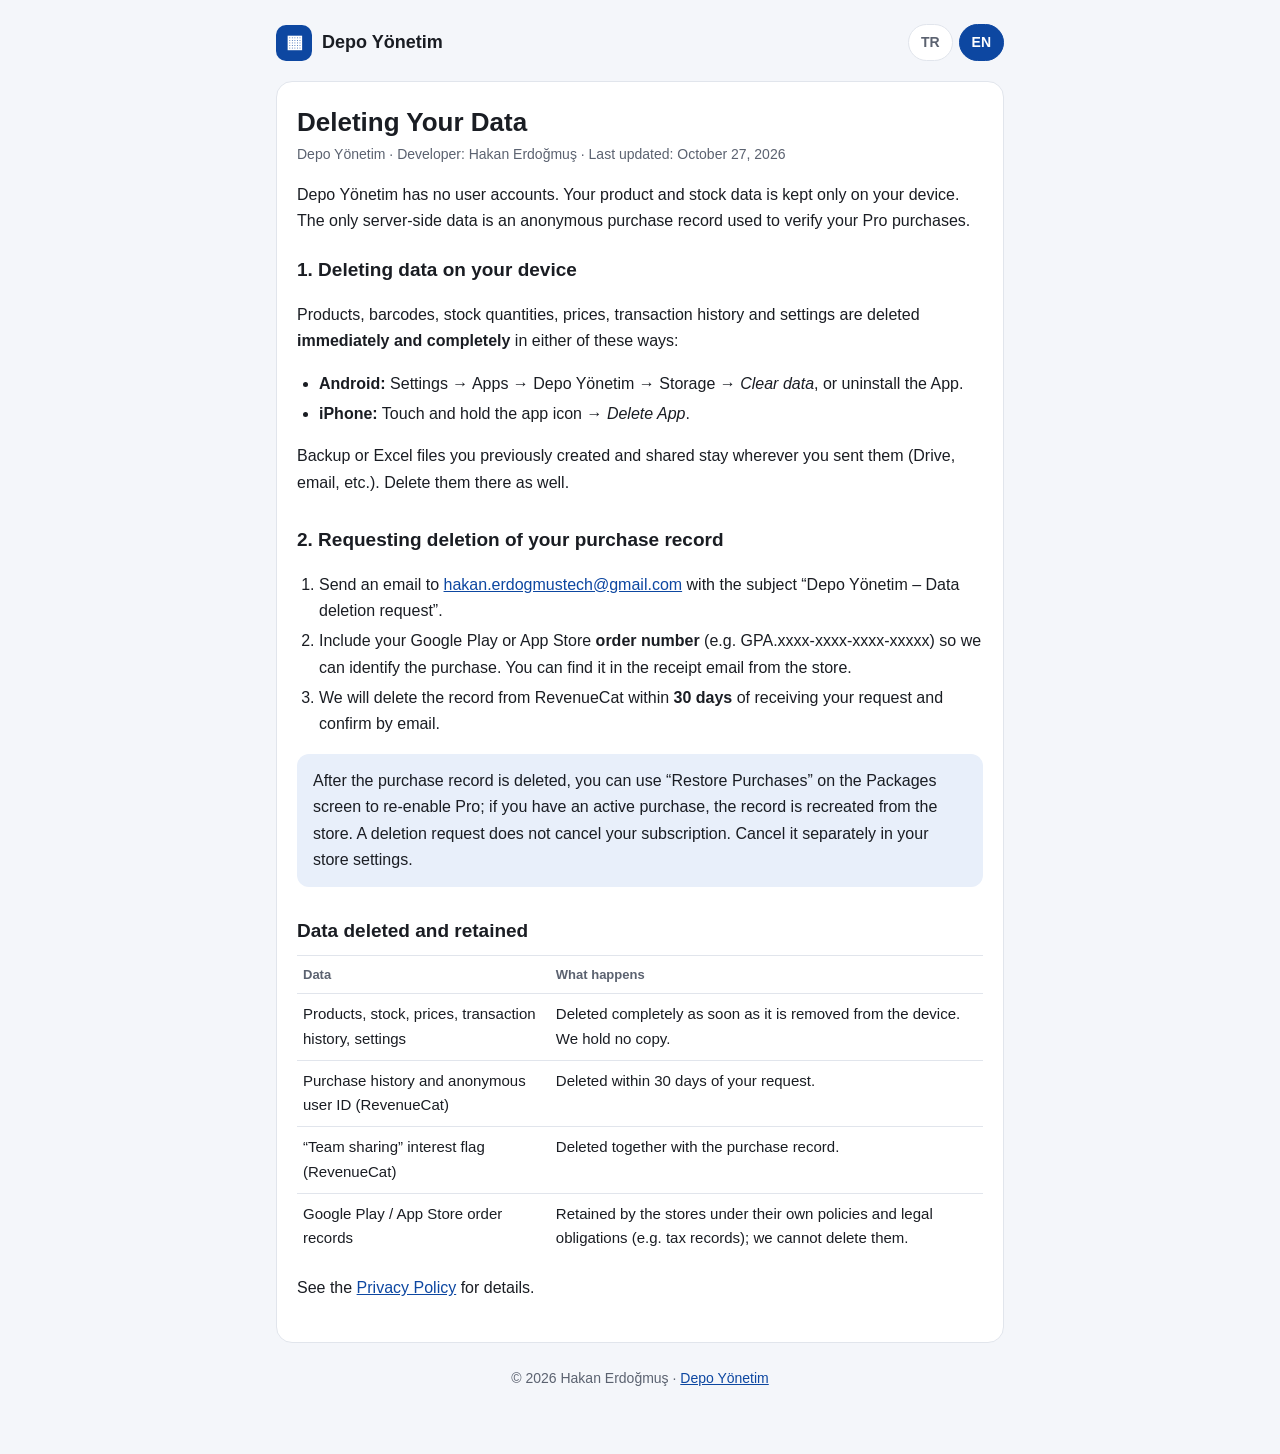
==== depo-yonetim/delete-data.html @ cd97038b "Add files via upload Depo Yönetim: gizlilik, kullanım koşulları ve veri silme sayfaları" ====
<!doctype html>
<html lang="tr">
<head>
  <meta charset="utf-8">
  <meta name="viewport" content="width=device-width, initial-scale=1">
  <title>Veri Silme – Depo Yönetim</title>
  <meta name="description" content="Depo Yönetim uygulamasında verilerinizi nasıl silersiniz / How to delete your data in the Depo Yönetim app.">
  <link rel="stylesheet" href="style.css">
  <script src="lang.js"></script>
</head>
<body>
<div class="wrap" data-title-tr="Veri Silme – Depo Yönetim" data-title-en="Data Deletion – Depo Yönetim">
  <header class="top">
    <a class="brand" href="./"><span class="logo">▦</span>Depo Yönetim</a>
    <div class="lang"><button data-lang="tr">TR</button><button data-lang="en">EN</button></div>
  </header>

  <!-- ===================== TÜRKÇE ===================== -->
  <section class="section card" lang="tr">
    <h1>Verilerinizi Silme</h1>
    <p class="meta">Depo Yönetim · Geliştirici: Hakan Erdoğmuş · Son güncelleme: 27 Ekim 2026</p>

    <p>Depo Yönetim'de kullanıcı hesabı yoktur. Ürün ve stok verileriniz yalnızca cihazınızda tutulur. Sunucu tarafında yalnızca Pro satın alımlarınızı doğrulamak için kullanılan anonim bir satın alma kaydı bulunur.</p>

    <h2>1. Cihazınızdaki verileri silme</h2>
    <p>Ürünler, barkodlar, stok miktarları, fiyatlar, işlem geçmişi ve ayarlar şu yollardan biriyle <strong>hemen ve tamamen</strong> silinir:</p>
    <ul>
      <li><strong>Android:</strong> Ayarlar → Uygulamalar → Depo Yönetim → Depolama → <em>Verileri temizle</em>, ya da uygulamayı kaldırın.</li>
      <li><strong>iPhone:</strong> Uygulama simgesine basılı tutun → <em>Uygulamayı Sil</em>.</li>
    </ul>
    <p>Daha önce oluşturup paylaştığınız yedek veya Excel dosyaları, gönderdiğiniz yerde (Drive, e-posta vb.) kalır. Onları da ilgili yerden silmeniz gerekir.</p>

    <h2>2. Satın alma kaydının silinmesini talep etme</h2>
    <ol>
      <li><a href="mailto:hakan.erdogmustech@gmail.com?subject=Depo%20Y%C3%B6netim%20-%20Veri%20silme%20talebi">hakan.erdogmustech@gmail.com</a> adresine “Depo Yönetim – Veri silme talebi” konulu bir e-posta gönderin.</li>
      <li>Satın alımı tanımlayabilmemiz için e-postaya Google Play veya App Store <strong>sipariş numaranızı</strong> (ör. GPA.xxxx-xxxx-xxxx-xxxxx) ekleyin. Sipariş numarası, mağazanın size gönderdiği makbuz e-postasında yer alır.</li>
      <li>Talebinizi aldıktan sonra en geç <strong>30 gün</strong> içinde ilgili kaydı RevenueCat'ten siler ve size e-postayla bilgi veririz.</li>
    </ol>
    <div class="note">Satın alma kaydı silindikten sonra Pro'yu yeniden açmak için Paketler ekranındaki “Satın Alımları Geri Yükle” seçeneğini kullanabilirsiniz; aktif bir satın alımınız varsa kayıt mağazadan yeniden oluşturulur. Veri silme talebi aboneliği iptal etmez. Aboneliği mağaza ayarlarından ayrıca iptal etmelisiniz.</div>

    <h2>Silinen ve saklanan veriler</h2>
    <table>
      <tr><th>Veri</th><th>Ne olur?</th></tr>
      <tr><td>Ürünler, stok, fiyatlar, işlem geçmişi, ayarlar</td><td>Cihazdan silindiği anda tamamen silinir. Bizde kopyası yoktur.</td></tr>
      <tr><td>Satın alma geçmişi ve anonim kullanıcı kimliği (RevenueCat)</td><td>Talep üzerine 30 gün içinde silinir.</td></tr>
      <tr><td>“Ekiple paylaşım” ilgi kaydı (RevenueCat)</td><td>Satın alma kaydıyla birlikte silinir.</td></tr>
      <tr><td>Google Play / App Store sipariş kayıtları</td><td>Mağazalar tarafından kendi politikaları ve yasal yükümlülükleri (ör. vergi kayıtları) gereği saklanır; bizim silme yetkimiz yoktur.</td></tr>
    </table>

    <p>Ayrıntılar için <a href="privacy.html">Gizlilik Politikası</a>.</p>
  </section>

  <!-- ===================== ENGLISH ===================== -->
  <section class="section card" lang="en">
    <h1>Deleting Your Data</h1>
    <p class="meta">Depo Yönetim · Developer: Hakan Erdoğmuş · Last updated: October 27, 2026</p>

    <p>Depo Yönetim has no user accounts. Your product and stock data is kept only on your device. The only server-side data is an anonymous purchase record used to verify your Pro purchases.</p>

    <h2>1. Deleting data on your device</h2>
    <p>Products, barcodes, stock quantities, prices, transaction history and settings are deleted <strong>immediately and completely</strong> in either of these ways:</p>
    <ul>
      <li><strong>Android:</strong> Settings → Apps → Depo Yönetim → Storage → <em>Clear data</em>, or uninstall the App.</li>
      <li><strong>iPhone:</strong> Touch and hold the app icon → <em>Delete App</em>.</li>
    </ul>
    <p>Backup or Excel files you previously created and shared stay wherever you sent them (Drive, email, etc.). Delete them there as well.</p>

    <h2>2. Requesting deletion of your purchase record</h2>
    <ol>
      <li>Send an email to <a href="mailto:hakan.erdogmustech@gmail.com?subject=Depo%20Y%C3%B6netim%20-%20Data%20deletion%20request">hakan.erdogmustech@gmail.com</a> with the subject “Depo Yönetim – Data deletion request”.</li>
      <li>Include your Google Play or App Store <strong>order number</strong> (e.g. GPA.xxxx-xxxx-xxxx-xxxxx) so we can identify the purchase. You can find it in the receipt email from the store.</li>
      <li>We will delete the record from RevenueCat within <strong>30 days</strong> of receiving your request and confirm by email.</li>
    </ol>
    <div class="note">After the purchase record is deleted, you can use “Restore Purchases” on the Packages screen to re-enable Pro; if you have an active purchase, the record is recreated from the store. A deletion request does not cancel your subscription. Cancel it separately in your store settings.</div>

    <h2>Data deleted and retained</h2>
    <table>
      <tr><th>Data</th><th>What happens</th></tr>
      <tr><td>Products, stock, prices, transaction history, settings</td><td>Deleted completely as soon as it is removed from the device. We hold no copy.</td></tr>
      <tr><td>Purchase history and anonymous user ID (RevenueCat)</td><td>Deleted within 30 days of your request.</td></tr>
      <tr><td>“Team sharing” interest flag (RevenueCat)</td><td>Deleted together with the purchase record.</td></tr>
      <tr><td>Google Play / App Store order records</td><td>Retained by the stores under their own policies and legal obligations (e.g. tax records); we cannot delete them.</td></tr>
    </table>

    <p>See the <a href="privacy.html">Privacy Policy</a> for details.</p>
  </section>

  <footer>© 2026 Hakan Erdoğmuş · <a href="./">Depo Yönetim</a></footer>
</div>
</body>
</html>
---- depo-yonetim/style.css ----
:root {
  --bg: #F4F6FA;
  --card: #FFFFFF;
  --text: #1A1D23;
  --muted: #5B6270;
  --border: #E1E5EC;
  --primary: #0D47A1;
  --primary-tint: #E8EFFA;
  --accent: #EF6C00;
}
@media (prefers-color-scheme: dark) {
  :root {
    --bg: #0F1217;
    --card: #181C23;
    --text: #E8EAED;
    --muted: #A0A7B4;
    --border: #2A303A;
    --primary: #8AB4F8;
    --primary-tint: #1C2A40;
    --accent: #FFA54F;
  }
}
* { box-sizing: border-box; }
html { -webkit-text-size-adjust: 100%; }
body {
  margin: 0;
  background: var(--bg);
  color: var(--text);
  font: 16px/1.65 -apple-system, BlinkMacSystemFont, "Segoe UI", Roboto, "Helvetica Neue", Arial, sans-serif;
}
.wrap { max-width: 760px; margin: 0 auto; padding: 24px 16px 64px; }
header.top {
  display: flex; align-items: center; gap: 12px; flex-wrap: wrap;
  margin-bottom: 20px;
}
header.top .brand { display: flex; align-items: center; gap: 10px; text-decoration: none; color: var(--text); font-weight: 700; font-size: 18px; }
header.top .brand .logo {
  width: 36px; height: 36px; border-radius: 10px; background: var(--primary);
  display: grid; place-items: center; color: #fff; font-size: 18px;
}
@media (prefers-color-scheme: dark) { header.top .brand .logo { color: #0F1217; } }
.lang { margin-left: auto; display: flex; gap: 6px; }
.lang button {
  font: inherit; font-size: 14px; font-weight: 600; cursor: pointer;
  padding: 6px 12px; border-radius: 999px; border: 1px solid var(--border);
  background: var(--card); color: var(--muted);
}
.lang button[aria-pressed="true"] { background: var(--primary); border-color: var(--primary); color: var(--card); }
.card {
  background: var(--card); border: 1px solid var(--border); border-radius: 16px;
  padding: 24px 20px; margin-bottom: 16px;
}
h1 { font-size: 26px; line-height: 1.25; margin: 0 0 4px; }
h2 { font-size: 19px; margin: 28px 0 8px; }
h2:first-of-type { margin-top: 20px; }
p, li { color: var(--text); }
.meta { color: var(--muted); font-size: 14px; margin: 0 0 8px; }
ul, ol { padding-left: 22px; }
li { margin: 4px 0; }
a { color: var(--primary); }
.note {
  background: var(--primary-tint); border-radius: 12px; padding: 14px 16px; margin: 16px 0;
}
.links { list-style: none; padding: 0; margin: 0; }
.links li { margin: 0; border-top: 1px solid var(--border); }
.links li:first-child { border-top: 0; }
.links a { display: block; padding: 14px 4px; text-decoration: none; font-weight: 600; }
.links a span { display: block; font-weight: 400; color: var(--muted); font-size: 14px; }
table { width: 100%; border-collapse: collapse; font-size: 15px; margin: 8px 0; }
th, td { text-align: left; padding: 8px 6px; border-top: 1px solid var(--border); vertical-align: top; }
th { color: var(--muted); font-weight: 600; font-size: 13px; }
footer { color: var(--muted); font-size: 14px; text-align: center; margin-top: 24px; }
/* Dil seçimi: JavaScript yoksa iki dil de görünür */
.js [lang="en"].section, .js [lang="tr"].section { display: none; }
.js.show-tr [lang="tr"].section, .js.show-en [lang="en"].section { display: block; }
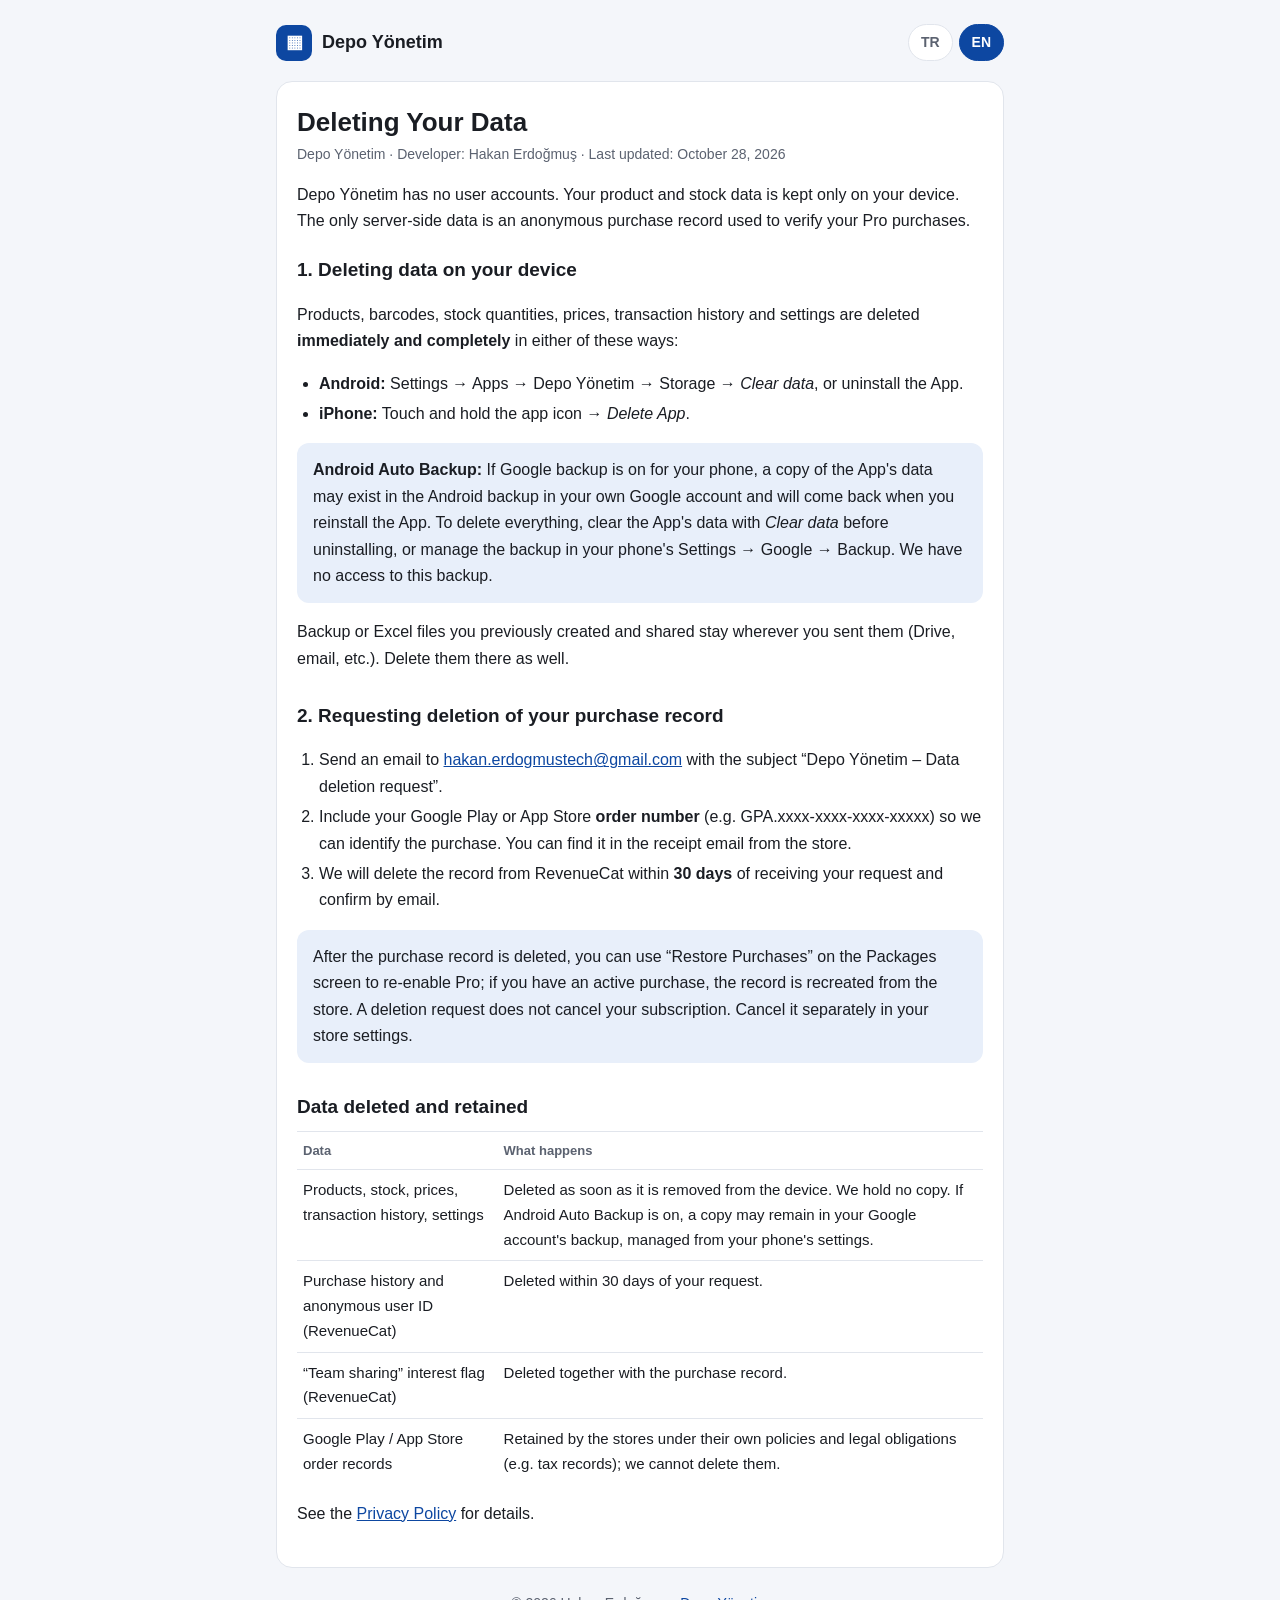
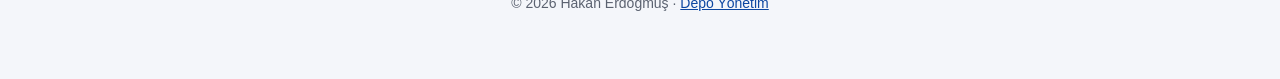
==== commit 11ddbc5a: "Add files via upload" ====
--- a/depo-yonetim/delete-data.html
+++ b/depo-yonetim/delete-data.html
@@ -18,7 +18,7 @@
   <!-- ===================== TÜRKÇE ===================== -->
   <section class="section card" lang="tr">
     <h1>Verilerinizi Silme</h1>
-    <p class="meta">Depo Yönetim · Geliştirici: Hakan Erdoğmuş · Son güncelleme: 27 Ekim 2026</p>
+    <p class="meta">Depo Yönetim · Geliştirici: Hakan Erdoğmuş · Son güncelleme: 28 Ekim 2026</p>
 
     <p>Depo Yönetim'de kullanıcı hesabı yoktur. Ürün ve stok verileriniz yalnızca cihazınızda tutulur. Sunucu tarafında yalnızca Pro satın alımlarınızı doğrulamak için kullanılan anonim bir satın alma kaydı bulunur.</p>
 
@@ -28,6 +28,7 @@
       <li><strong>Android:</strong> Ayarlar → Uygulamalar → Depo Yönetim → Depolama → <em>Verileri temizle</em>, ya da uygulamayı kaldırın.</li>
       <li><strong>iPhone:</strong> Uygulama simgesine basılı tutun → <em>Uygulamayı Sil</em>.</li>
     </ul>
+    <div class="note"><strong>Android otomatik yedeklemesi:</strong> Telefonunuzda Google yedeklemesi açıksa, uygulama verilerinin bir kopyası kendi Google hesabınızdaki Android yedeğinde bulunabilir ve uygulamayı yeniden kurduğunuzda geri gelir. Tamamen silmek için uygulamayı kaldırmadan önce <em>Verileri temizle</em> ile verileri silin ya da telefonunuzun Ayarlar → Google → Yedekleme bölümünden yedeği yönetin. Bu yedeğe bizim erişimimiz yoktur.</div>
     <p>Daha önce oluşturup paylaştığınız yedek veya Excel dosyaları, gönderdiğiniz yerde (Drive, e-posta vb.) kalır. Onları da ilgili yerden silmeniz gerekir.</p>
 
     <h2>2. Satın alma kaydının silinmesini talep etme</h2>
@@ -41,7 +42,7 @@
     <h2>Silinen ve saklanan veriler</h2>
     <table>
       <tr><th>Veri</th><th>Ne olur?</th></tr>
-      <tr><td>Ürünler, stok, fiyatlar, işlem geçmişi, ayarlar</td><td>Cihazdan silindiği anda tamamen silinir. Bizde kopyası yoktur.</td></tr>
+      <tr><td>Ürünler, stok, fiyatlar, işlem geçmişi, ayarlar</td><td>Cihazdan silindiği anda silinir. Bizde kopyası yoktur. Android otomatik yedeklemesi açıksa Google hesabınızdaki yedekte kalabilir; telefon ayarlarından yönetilir.</td></tr>
       <tr><td>Satın alma geçmişi ve anonim kullanıcı kimliği (RevenueCat)</td><td>Talep üzerine 30 gün içinde silinir.</td></tr>
       <tr><td>“Ekiple paylaşım” ilgi kaydı (RevenueCat)</td><td>Satın alma kaydıyla birlikte silinir.</td></tr>
       <tr><td>Google Play / App Store sipariş kayıtları</td><td>Mağazalar tarafından kendi politikaları ve yasal yükümlülükleri (ör. vergi kayıtları) gereği saklanır; bizim silme yetkimiz yoktur.</td></tr>
@@ -53,7 +54,7 @@
   <!-- ===================== ENGLISH ===================== -->
   <section class="section card" lang="en">
     <h1>Deleting Your Data</h1>
-    <p class="meta">Depo Yönetim · Developer: Hakan Erdoğmuş · Last updated: October 27, 2026</p>
+    <p class="meta">Depo Yönetim · Developer: Hakan Erdoğmuş · Last updated: October 28, 2026</p>
 
     <p>Depo Yönetim has no user accounts. Your product and stock data is kept only on your device. The only server-side data is an anonymous purchase record used to verify your Pro purchases.</p>
 
@@ -63,6 +64,7 @@
       <li><strong>Android:</strong> Settings → Apps → Depo Yönetim → Storage → <em>Clear data</em>, or uninstall the App.</li>
       <li><strong>iPhone:</strong> Touch and hold the app icon → <em>Delete App</em>.</li>
     </ul>
+    <div class="note"><strong>Android Auto Backup:</strong> If Google backup is on for your phone, a copy of the App's data may exist in the Android backup in your own Google account and will come back when you reinstall the App. To delete everything, clear the App's data with <em>Clear data</em> before uninstalling, or manage the backup in your phone's Settings → Google → Backup. We have no access to this backup.</div>
     <p>Backup or Excel files you previously created and shared stay wherever you sent them (Drive, email, etc.). Delete them there as well.</p>
 
     <h2>2. Requesting deletion of your purchase record</h2>
@@ -76,7 +78,7 @@
     <h2>Data deleted and retained</h2>
     <table>
       <tr><th>Data</th><th>What happens</th></tr>
-      <tr><td>Products, stock, prices, transaction history, settings</td><td>Deleted completely as soon as it is removed from the device. We hold no copy.</td></tr>
+      <tr><td>Products, stock, prices, transaction history, settings</td><td>Deleted as soon as it is removed from the device. We hold no copy. If Android Auto Backup is on, a copy may remain in your Google account's backup, managed from your phone's settings.</td></tr>
       <tr><td>Purchase history and anonymous user ID (RevenueCat)</td><td>Deleted within 30 days of your request.</td></tr>
       <tr><td>“Team sharing” interest flag (RevenueCat)</td><td>Deleted together with the purchase record.</td></tr>
       <tr><td>Google Play / App Store order records</td><td>Retained by the stores under their own policies and legal obligations (e.g. tax records); we cannot delete them.</td></tr>
